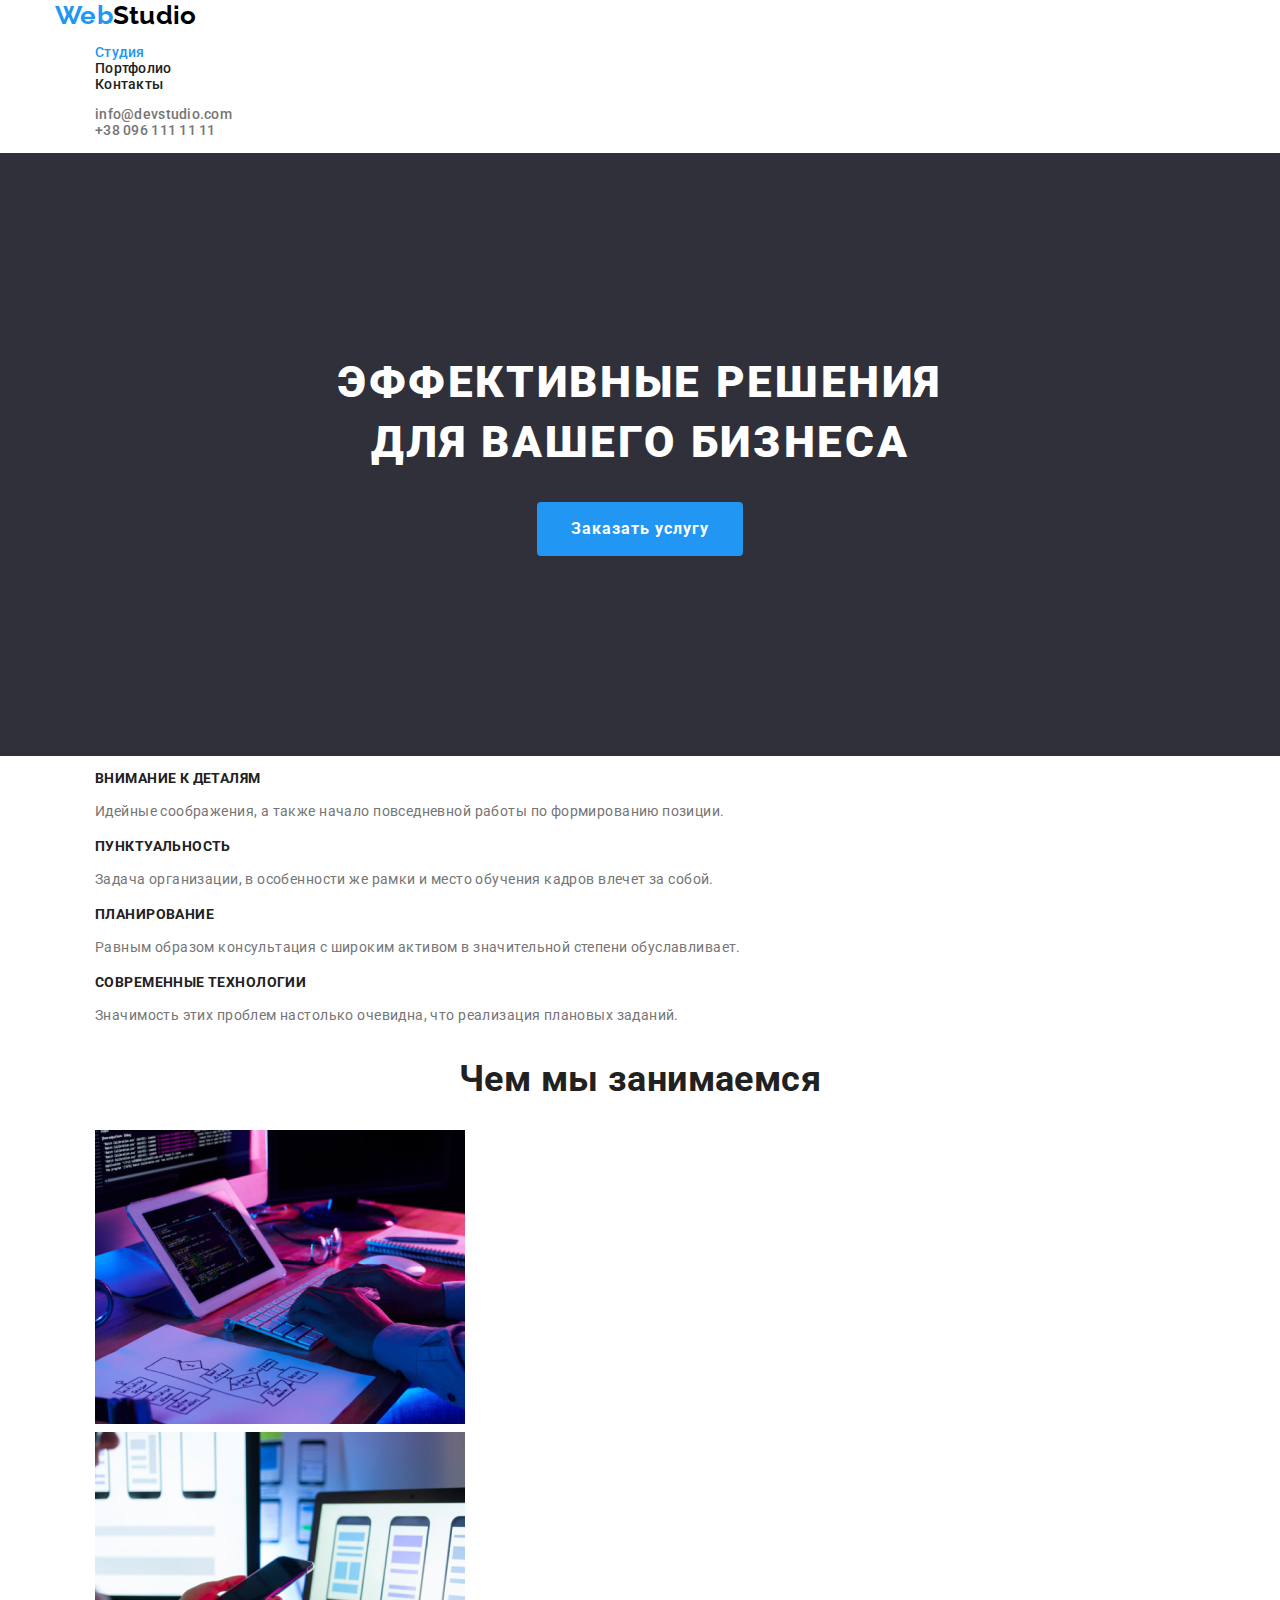
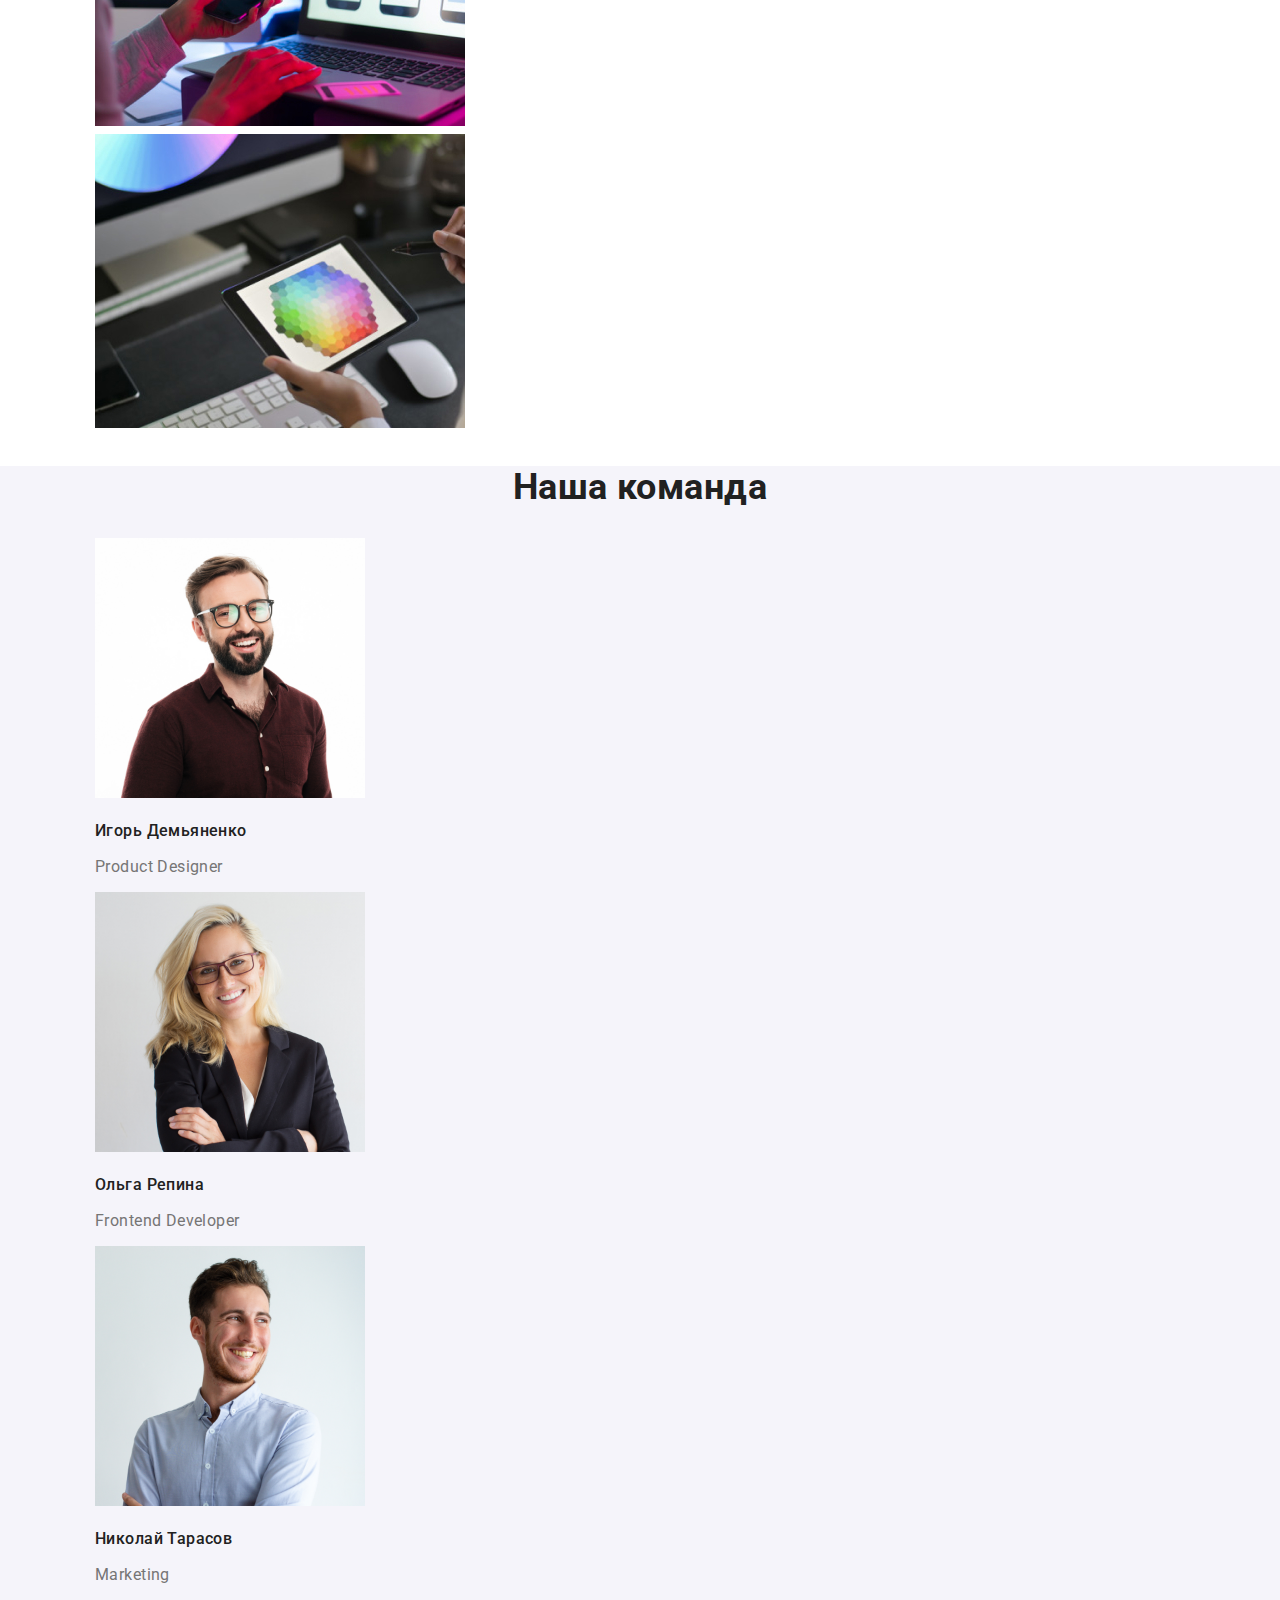
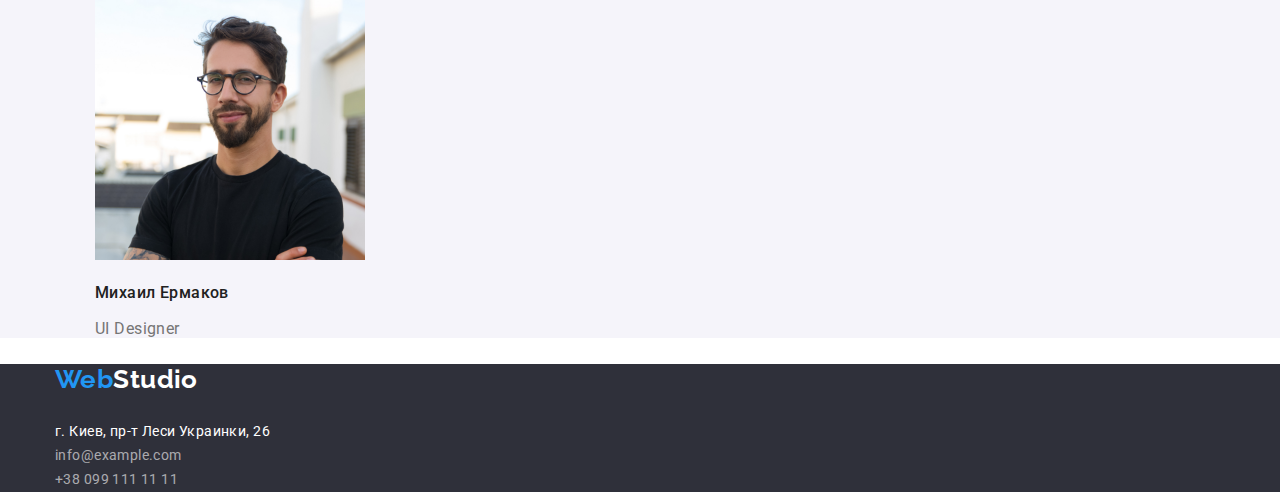
==== index.html @ beac3371 "Добавление стилей для геометрии" ====
<!DOCTYPE html>
<html lang="ru">
  <head>
    <meta charset="UTF-8" />
    <meta name="viewport" content="width=device-width, initial-scale=1.0" />
    <title>WebStudio</title>
    <link
      href="https://fonts.googleapis.com/css2?family=Raleway:wght@700&family=Roboto:wght@400;500;700;900&display=swap"
      rel="stylesheet"
    />
    <link
      rel="stylesheet"
      href="https://cdnjs.cloudflare.com/ajax/libs/modern-normalize/1.0.0/modern-normalize.min.css"
    />
    <link rel="stylesheet" href="./css/styles.css" />
  </head>
  <body>
    <!-- Верхняя линия сайта -->
    <header class="hat-page" id="home-page">
      <div class="container">
        <nav class="nav">
          <!-- Логотип компании -->
          <a class="logo link" href="#home-page">
            <span class="accent">Web</span>Studio
          </a>

          <ul class="site-nav list">
            <li><a class="link link-active" href="#home-page">Студия</a></li>
            <li><a class="link" href="./portfolio.html">Портфолио</a></li>
            <li><a class="link" href="#">Контакты</a></li>
          </ul>
        </nav>

        <ul class="communications list">
          <!-- Ссылка на адрес электронной почты -->
          <li>
            <a class="link" href="mailto:info@devstudio.com"
              >info@devstudio.com</a
            >
          </li>
          <!-- Ссылка на телефоный номер -->
          <li>
            <a class="link" href="tel:+38-096-111-11-11">+38 096 111 11 11</a>
          </li>
        </ul>
      </div>
    </header>

    <main>
      <!-- Шапка -->
      <section class="bonnet">
        <div class="container">
          <h1 class="bonnet-title">
            Эффективные решения для вашего бизнеса
          </h1>
          <!-- <a href="#">Заказать услугу</a> -->
          <button class="button" type="button">Заказать услугу</button>
        </div>
      </section>

      <!-- Особенности -->
      <section class="section">
        <div class="container">
          <h2 class="section-title none-display">Особенности</h2>

          <ul class="feature-list list">
            <li>
              <h3 class="title">Внимание к деталям</h3>
              <p>
                Идейные соображения, а также начало повседневной работы по
                формированию позиции.
              </p>
            </li>
            <li>
              <h3 class="title">Пунктуальность</h3>
              <p>
                Задача организации, в особенности же рамки и место обучения
                кадров влечет за собой.
              </p>
            </li>
            <li>
              <h3 class="title">Планирование</h3>
              <p>
                Равным образом консультация с широким активом в значительной
                степени обуславливает.
              </p>
            </li>
            <li>
              <h3 class="title">Современные технологии</h3>
              <p>
                Значимость этих проблем настолько очевидна, что реализация
                плановых заданий.
              </p>
            </li>
          </ul>
        </div>
      </section>

      <!-- Чем мы занимаемся -->
      <section class="section">
        <div class="container">
          <h2 class="section-title">Чем мы занимаемся</h2>

          <ul class="list">
            <li>
              <img
                src="./images/box-1.jpg"
                alt="Написание кода программы"
                width="370"
              />
            </li>
            <li>
              <img
                src="./images/box-2.jpg"
                alt="Создание структуры программы"
                width="370"
              />
            </li>
            <li>
              <img
                src="./images/box-3.jpg"
                alt="Разработка дизайна проэкта"
                width="370"
              />
            </li>
          </ul>
        </div>
      </section>

      <!-- Наша команда -->
      <section class="section team">
        <div class="container">
          <h2 class="section-title">Наша команда</h2>

          <ul class="team-list list">
            <li>
              <img
                src="./images/product-desinger.jpg"
                alt="Дизайнер продукта"
                width="270"
              />
              <h3 class="title">Игорь Демьяненко</h3>
              <p class="career">Product Designer</p>
            </li>
            <li>
              <img
                src="./images/frontend-developer.jpg"
                alt="Фронтенд разработчик"
                width="270"
              />
              <h3 class="title">Ольга Репина</h3>
              <p class="career">Frontend Developer</p>
            </li>
            <li>
              <img src="./images/marketing.jpg" alt="Маркетолог" width="270" />
              <h3 class="title">Николай Тарасов</h3>
              <p class="career">Marketing</p>
            </li>
            <li>
              <img
                src="./images/ui-desinger.jpg"
                alt="Дизайнер пользовательского интерфейса"
                width="270"
              />
              <h3 class="title">Михаил Ермаков</h3>
              <p class="career">UI Designer</p>
            </li>
          </ul>
        </div>
      </section>
    </main>

    <!-- Футер -->
    <footer class="footer">
      <div class="container">
        <a class="logo link" href="#home-page">
          <p class="title"><span class="accent">Web</span>Studio</p>
        </a>
        <!-- Адрес -->
        <address class="address">
          г. Киев, пр-т Леси Украинки, 26 <br />
          <a class="link" href="mailto:info@example.com">info@example.com</a>
          <br />
          <a class="link" href="tel:+38-099-111-11-11">+38 099 111 11 11</a>
        </address>
      </div>
    </footer>
  </body>
</html>
---- css/styles.css ----
/* цвет основного текста #757575 */
/* вторичный цвет текста #212121 */
/* дополнительный цвет текста rgba(255, 255, 255, 0.6) */
/* цвет логотипа #000000 */
/* цвет акцента #2196F3 */
/* первичный цвет фона #ffffff */
/* вторичный цвет фона #F5F4FA */
/* темный цвет #2f303a */

:root {
  --primary-text-color: #757575;
  --secondary-text-color: #212121;
  --accent-color: #2196f3;
  --primary-color: #ffffff;
  --secondary-color: #f5f4fa;
  --dark-color: #2f303a;
}

body {
  background-color: var(--primary-color);
  color: var(--primary-text-color);

  font-family: Roboto, sans-serif;
  font-style: normal;
  font-weight: 400;
  font-size: 14px;
  line-height: 1.71;
  letter-spacing: 0.03em;
}

.list {
  list-style: none;
}

.link {
  text-decoration: none;
}

/* Button */

.button {
  font-family: inherit;
}

/* Container */

.container {
  width: 1200px;
  margin-left: auto;
  margin-right: auto;
  padding-left: 15px;
  padding-right: 15px;
}

/* Logo */

.logo {
  color: #000000;

  font-family: Raleway, sans-serif;
  font-weight: 700;
  font-size: 26px;
  line-height: 1.19;
}

.logo .accent {
  color: var(--accent-color);
}

/* Site nav */

.hat-page {
  font-weight: 500;
  line-height: 1.14;
  letter-spacing: 0.02em;
}

.nav {
  /* background-color: plum;
  outline: 1px solid blue; */
}

.site-nav .link {
  color: var(--secondary-text-color);
}

.site-nav .link:hover,
.site-nav .link:focus {
  color: var(--accent-color);
}

.site-nav .link-active {
  color: var(--accent-color);
}

.communications .link {
  color: var(--primary-text-color);
}

.communications .link:hover,
.communications .link:focus {
  color: var(--accent-color);
}

/* - .none-display  временно, позже переделать!  - */

.none-display {
  display: none;
}

/* ----- Стили главной страницы index.html ----- */

/* Bonnet */

.bonnet {
  background-color: var(--dark-color);
  text-align: center;
}

.bonnet .container {
  padding-top: 200px;
  padding-bottom: 200px;
}

.bonnet-title {
  max-width: 696px;
  margin-top: 0;
  margin-left: auto;
  margin-right: auto;
  margin-bottom: 30px;
  color: var(--primary-color);

  font-weight: 900;
  font-size: 44px;
  line-height: 1.36;
  text-align: center;
  letter-spacing: 0.06em;
  text-transform: uppercase;
}

.bonnet .button {
  padding: 10px 32px;
  border-color: transparent;
  border-radius: 4px;

  background-color: var(--accent-color);

  color: var(--primary-color);

  font-weight: 700;
  font-size: 16px;
  line-height: 1.87;
  letter-spacing: 0.06em;
}

.bonnet .button:hover,
.bonnet .button:focus {
  background-color: var(--primary-color);
  box-shadow: 0px 4px 4px rgba(0, 0, 0, 0.15);

  color: var(--secondary-text-color);
}

/* Section */

.section-title {
  color: var(--secondary-text-color);

  font-weight: 700;
  font-size: 36px;
  line-height: 1.17;
  text-align: center;
}

/* Features */

.feature-list .title {
  color: var(--secondary-text-color);

  font-weight: 700;
  font-size: 14px;
  line-height: 16px;
  text-transform: uppercase;
}

/* Team */

.team {
  background-color: var(--secondary-color);
}

.team-list .title {
  color: var(--secondary-text-color);

  font-weight: 500;
  font-size: 16px;
  line-height: 1.19;
}

.team-list .career {
  font-size: 16px;
  line-height: 1.19;
}

/* Footer */

.footer {
  background-color: var(--dark-color);

  color: #ffffff;
}
.footer .title {
  color: #ffffff;
}

.address {
  font-style: normal;
}

.address .link {
  color: rgba(255, 255, 255, 0.6);
}

.address .link:hover,
.address .link:focus {
  color: var(--accent-color);
}

/* ----- Стили  страницы portfolio.html ----- */

/* Catalog */

.catalog .title {
  color: var(--secondary-text-color);

  font-weight: 700;
  font-size: 18px;
  line-height: 2;
  letter-spacing: 0.06em;
}

.catalog .project {
  color: var(--primary-text-color);

  font-size: 16px;
  line-height: 1.87;
}

.filter .button {
  background-color: var(--secondary-color);

  color: var(--secondary-text-color);

  font-weight: 500;
  font-size: 16px;
  line-height: 1.62;
}

.filter .button:hover,
.filter .button:focus,
.filter .button:active {
  background-color: var(--accent-color);

  color: var(--primary-color);
}
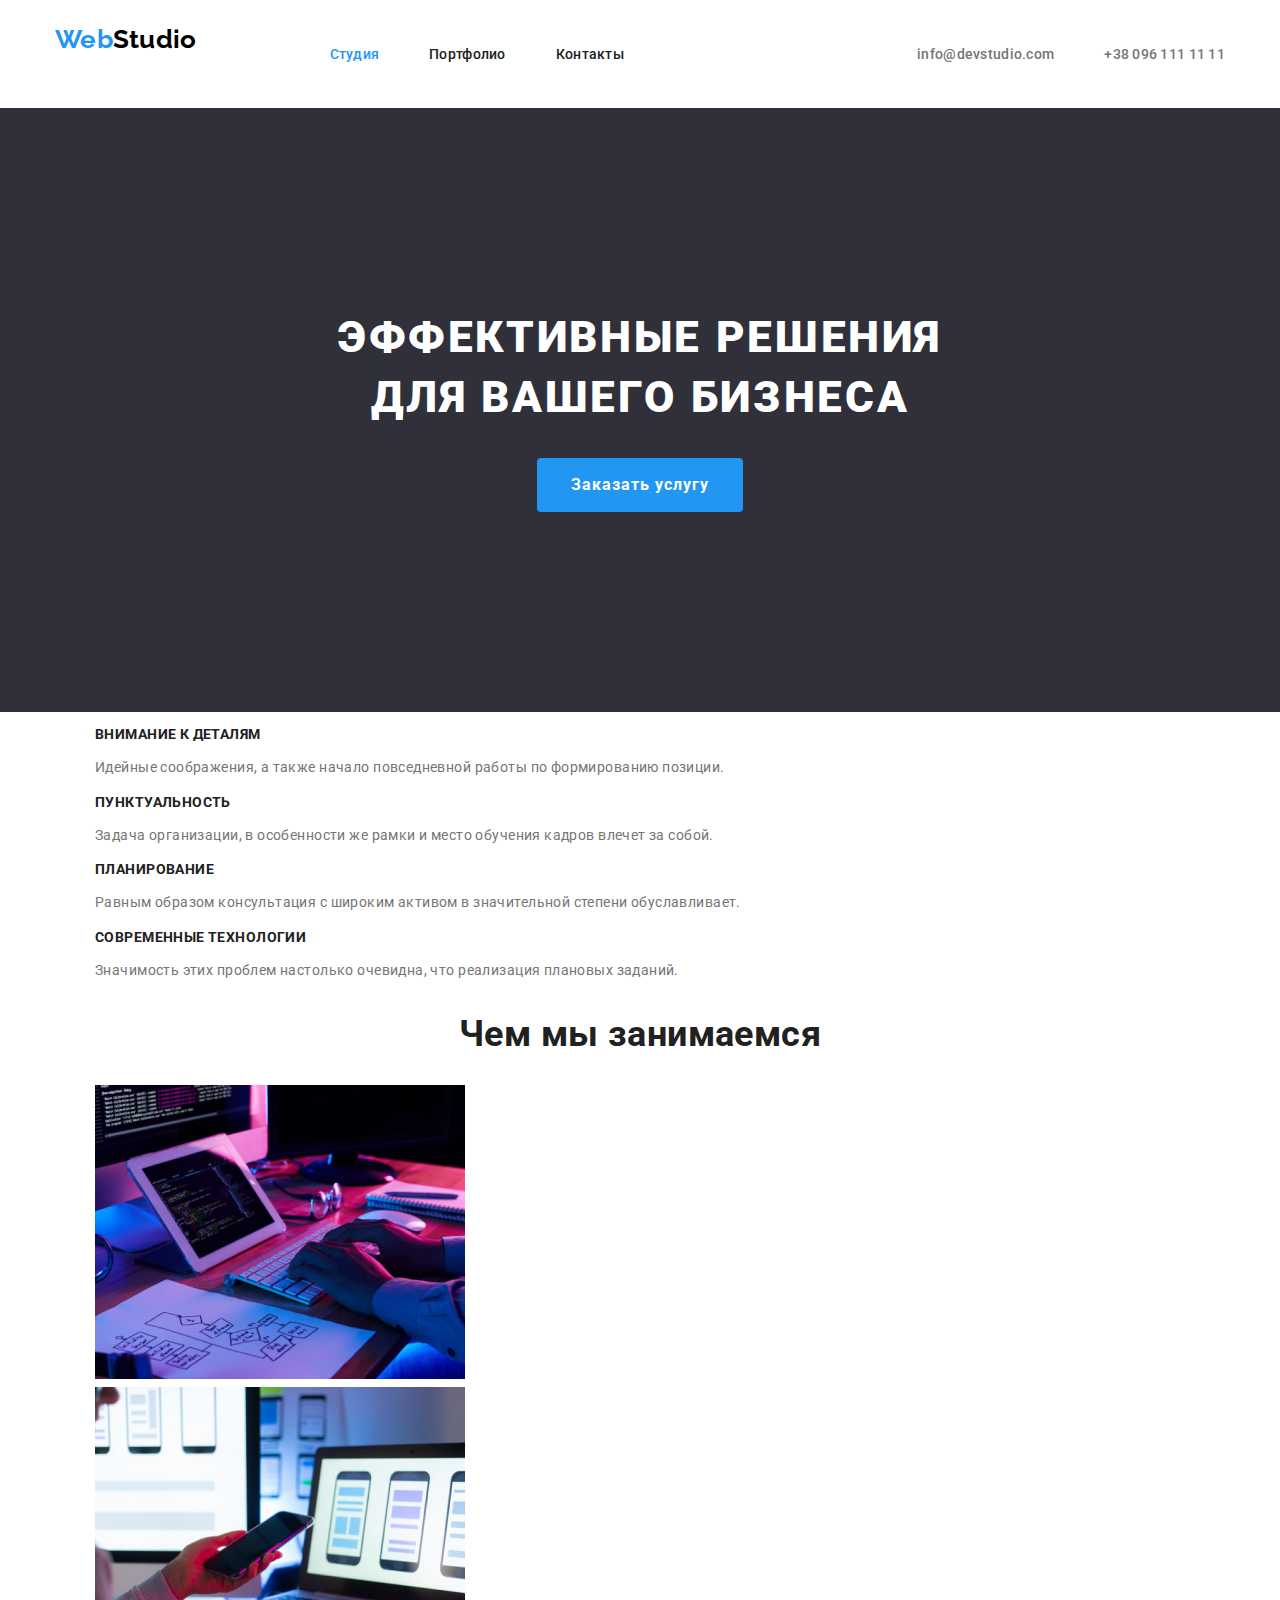
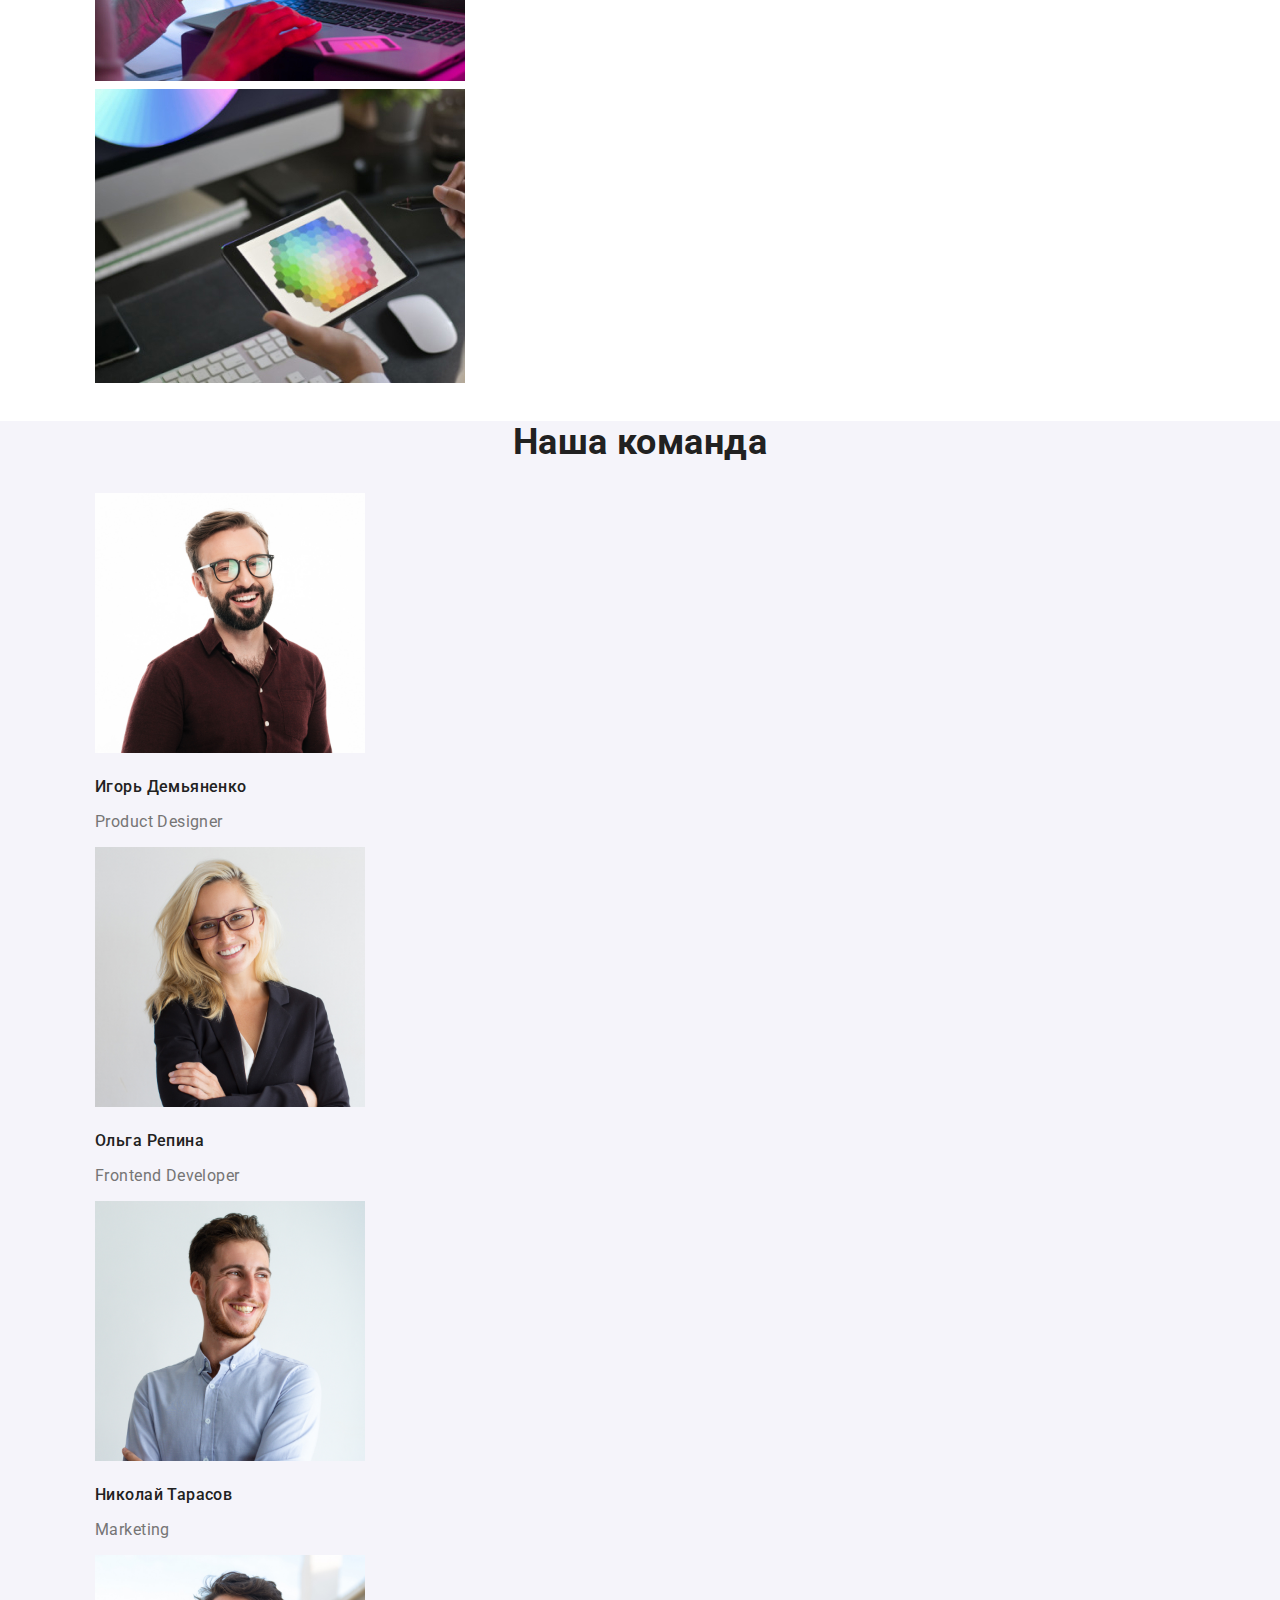
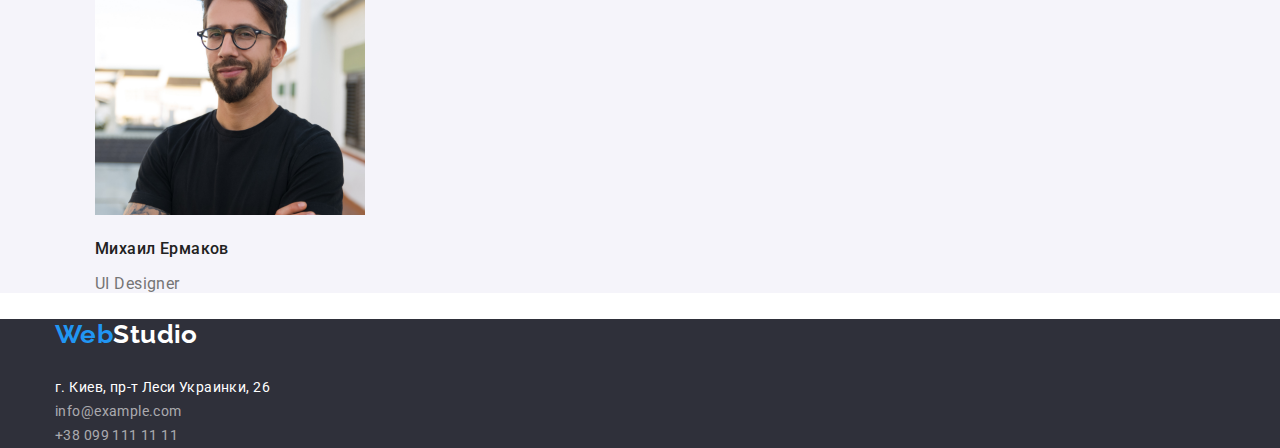
==== commit 9149acbd: "Добление стилей, Flex" ====
--- a/index.html
+++ b/index.html
@@ -25,21 +25,25 @@
           </a>
 
           <ul class="site-nav list">
-            <li><a class="link link-active" href="#home-page">Студия</a></li>
-            <li><a class="link" href="./portfolio.html">Портфолио</a></li>
-            <li><a class="link" href="#">Контакты</a></li>
+            <li class="item">
+              <a class="link link-active" href="#home-page">Студия</a>
+            </li>
+            <li class="item">
+              <a class="link" href="./portfolio.html">Портфолио</a>
+            </li>
+            <li class="item"><a class="link" href="#">Контакты</a></li>
           </ul>
         </nav>
 
         <ul class="communications list">
           <!-- Ссылка на адрес электронной почты -->
-          <li>
+          <li class="item">
             <a class="link" href="mailto:info@devstudio.com"
               >info@devstudio.com</a
             >
           </li>
           <!-- Ссылка на телефоный номер -->
-          <li>
+          <li class="item">
             <a class="link" href="tel:+38-096-111-11-11">+38 096 111 11 11</a>
           </li>
         </ul>
--- a/css/styles.css
+++ b/css/styles.css
@@ -7,6 +7,9 @@
 /* вторичный цвет фона #F5F4FA */
 /* темный цвет #2f303a */
 
+/* background-color: plum;
+  outline: 1px solid blue; */
+
 :root {
   --primary-text-color: #757575;
   --secondary-text-color: #212121;
@@ -55,6 +58,10 @@
 /* Logo */
 
 .logo {
+  padding-top: 24px;
+  padding-bottom: 25px;
+  /* margin-right: 93px; */
+
   color: #000000;
 
   font-family: Raleway, sans-serif;
@@ -67,20 +74,39 @@
   color: var(--accent-color);
 }
 
+.logo .link {
+  display: block;
+}
+
 /* Site nav */
 
 .hat-page {
   font-weight: 500;
-  line-height: 1.14;
+  line-height: calc(16 / 14);
   letter-spacing: 0.02em;
 }
 
+.hat-page .container {
+  display: flex;
+}
+
 .nav {
-  /* background-color: plum;
-  outline: 1px solid blue; */
+  display: flex;
+}
+.site-nav {
+  display: flex;
+  margin-left: 93px;
+}
+
+.site-nav .item:not(:last-child) {
+  margin-right: 50px;
 }
 
 .site-nav .link {
+  display: block;
+  padding-top: 32px;
+  padding-bottom: 32px;
+
   color: var(--secondary-text-color);
 }
 
@@ -93,7 +119,20 @@
   color: var(--accent-color);
 }
 
+.communications {
+  display: flex;
+  margin-left: auto;
+}
+
+.communications .item + .item {
+  margin-left: 50px;
+}
+
 .communications .link {
+  display: block;
+  padding-top: 32px;
+  padding-bottom: 32px;
+
   color: var(--primary-text-color);
 }
 
@@ -128,18 +167,22 @@
   margin-left: auto;
   margin-right: auto;
   margin-bottom: 30px;
+
   color: var(--primary-color);
 
   font-weight: 900;
   font-size: 44px;
   line-height: 1.36;
-  text-align: center;
   letter-spacing: 0.06em;
   text-transform: uppercase;
 }
 
 .bonnet .button {
-  padding: 10px 32px;
+  padding-top: 10px;
+  padding-left: 32px;
+  padding-right: 32px;
+  padding-bottom: 10px;
+
   border-color: transparent;
   border-radius: 4px;
 
@@ -179,7 +222,7 @@
 
   font-weight: 700;
   font-size: 14px;
-  line-height: 16px;
+  line-height: calc(16 / 14);
   text-transform: uppercase;
 }
 
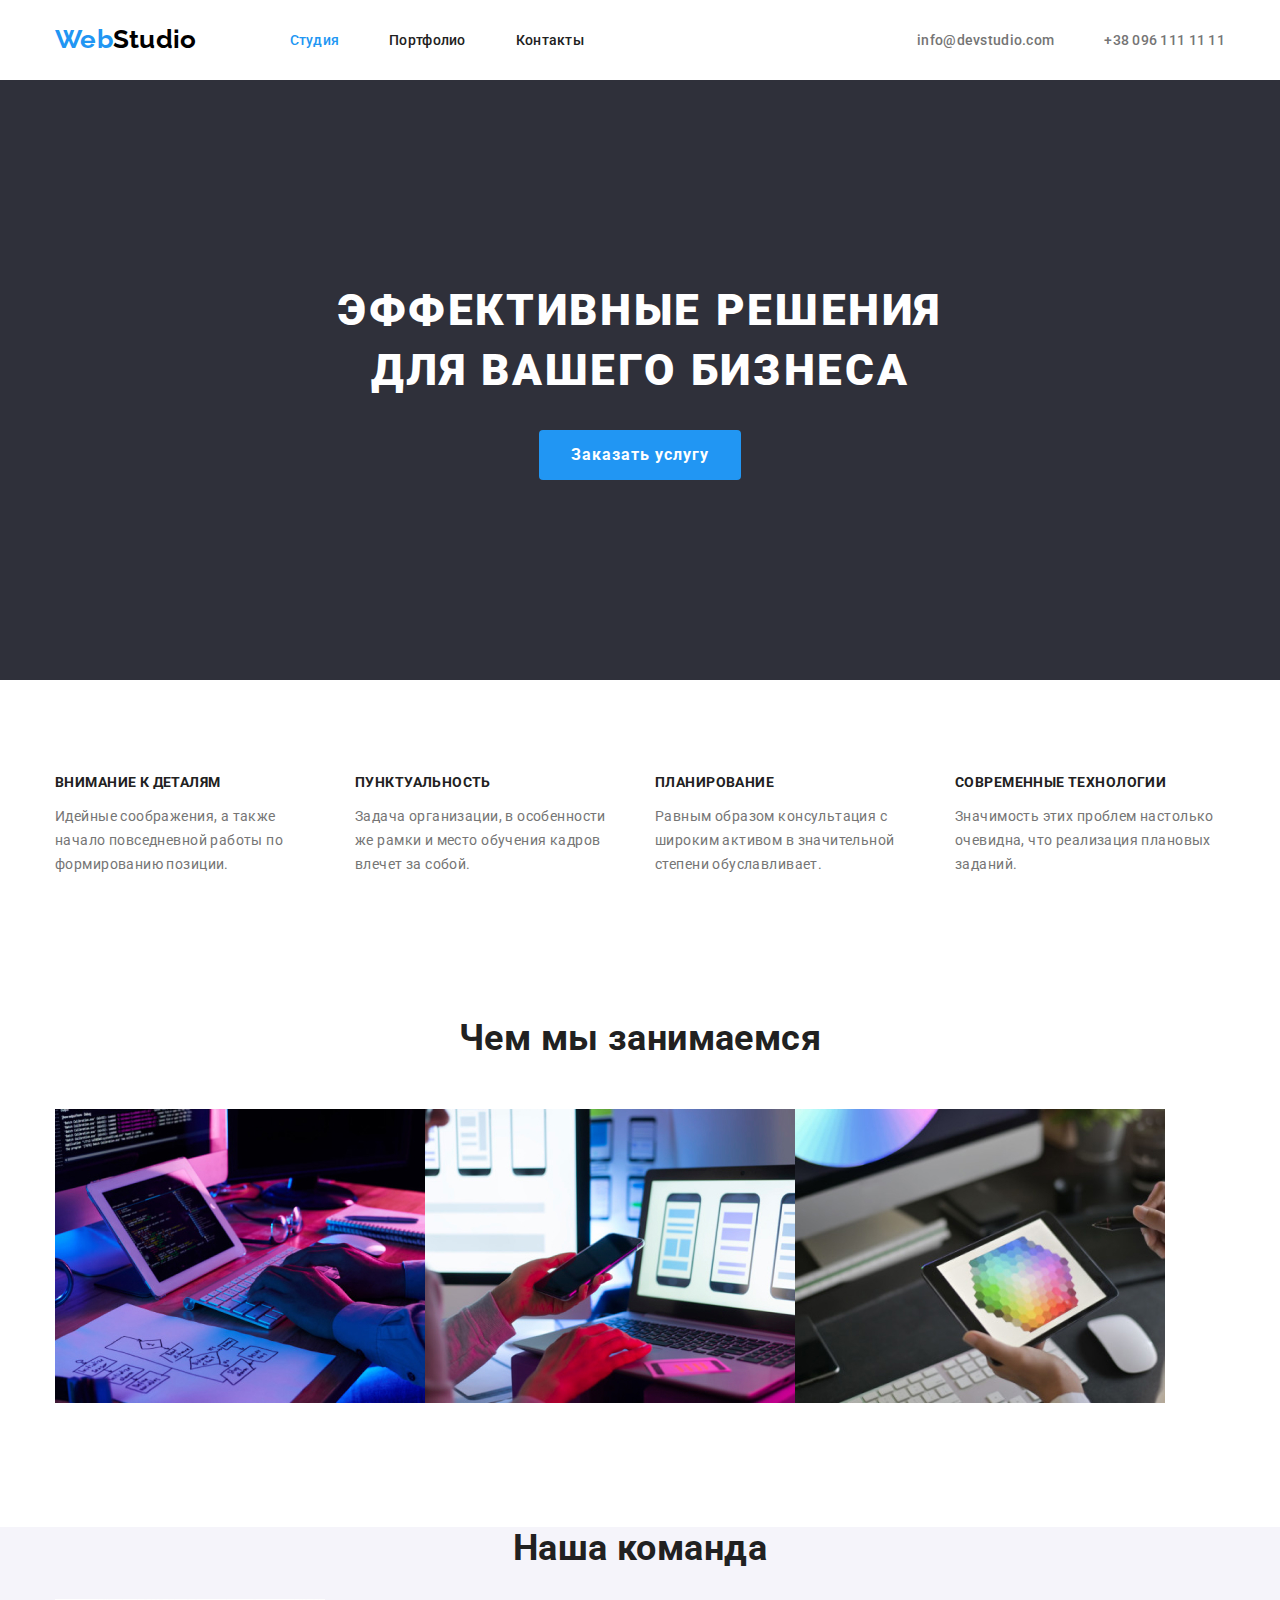
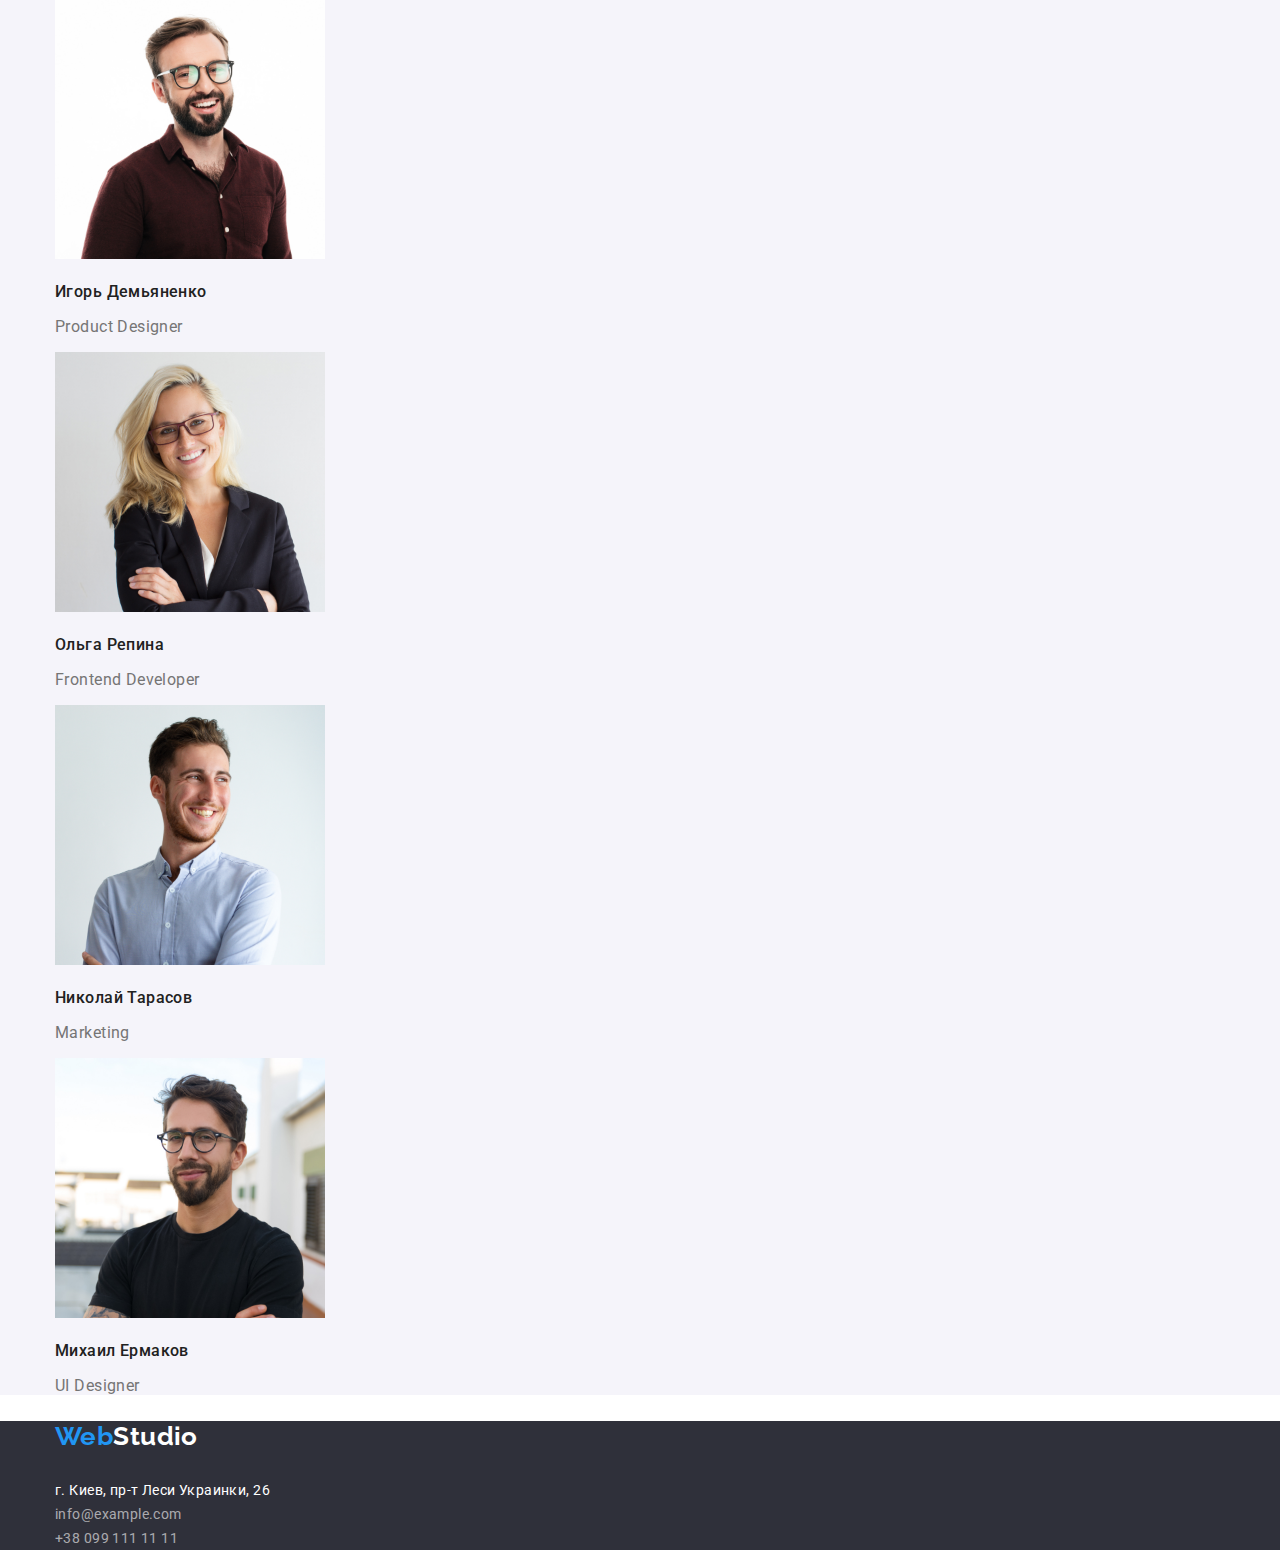
==== commit d0211523: "Добление стилей геометрии, Flex" ====
--- a/index.html
+++ b/index.html
@@ -52,11 +52,9 @@
 
     <main>
       <!-- Шапка -->
-      <section class="bonnet">
+      <section class="banner">
         <div class="container">
-          <h1 class="bonnet-title">
-            Эффективные решения для вашего бизнеса
-          </h1>
+          <h1 class="banner-title">Эффективные решения для вашего бизнеса</h1>
           <!-- <a href="#">Заказать услугу</a> -->
           <button class="button" type="button">Заказать услугу</button>
         </div>
@@ -64,32 +62,32 @@
 
       <!-- Особенности -->
       <section class="section">
-        <div class="container">
+        <div class="container feature">
           <h2 class="section-title none-display">Особенности</h2>
 
           <ul class="feature-list list">
-            <li>
+            <li class="item">
               <h3 class="title">Внимание к деталям</h3>
               <p>
                 Идейные соображения, а также начало повседневной работы по
                 формированию позиции.
               </p>
             </li>
-            <li>
+            <li class="item">
               <h3 class="title">Пунктуальность</h3>
               <p>
                 Задача организации, в особенности же рамки и место обучения
                 кадров влечет за собой.
               </p>
             </li>
-            <li>
+            <li class="item">
               <h3 class="title">Планирование</h3>
               <p>
                 Равным образом консультация с широким активом в значительной
                 степени обуславливает.
               </p>
             </li>
-            <li>
+            <li class="item">
               <h3 class="title">Современные технологии</h3>
               <p>
                 Значимость этих проблем настолько очевидна, что реализация
@@ -102,25 +100,25 @@
 
       <!-- Чем мы занимаемся -->
       <section class="section">
-        <div class="container">
+        <div class="container practice">
           <h2 class="section-title">Чем мы занимаемся</h2>
-
-          <ul class="list">
-            <li>
+          <!-- <div class="practice-list"> -->
+          <ul class="practice-list list">
+            <li class="item">
               <img
                 src="./images/box-1.jpg"
                 alt="Написание кода программы"
                 width="370"
               />
             </li>
-            <li>
+            <li class="item">
               <img
                 src="./images/box-2.jpg"
                 alt="Создание структуры программы"
                 width="370"
               />
             </li>
-            <li>
+            <li class="item">
               <img
                 src="./images/box-3.jpg"
                 alt="Разработка дизайна проэкта"
@@ -128,6 +126,7 @@
               />
             </li>
           </ul>
+          <!-- </div> -->
         </div>
       </section>
 
--- a/css/styles.css
+++ b/css/styles.css
@@ -27,11 +27,14 @@
   font-style: normal;
   font-weight: 400;
   font-size: 14px;
-  line-height: 1.71;
+  /* line-height: 1.71; */
+  line-height: calc(24 / 14);
   letter-spacing: 0.03em;
 }
 
 .list {
+  padding: 0;
+  margin: 0;
   list-style: none;
 }
 
@@ -151,17 +154,17 @@
 
 /* Bonnet */
 
-.bonnet {
+.banner {
   background-color: var(--dark-color);
   text-align: center;
 }
 
-.bonnet .container {
+.banner .container {
   padding-top: 200px;
   padding-bottom: 200px;
 }
 
-.bonnet-title {
+.banner-title {
   max-width: 696px;
   margin-top: 0;
   margin-left: auto;
@@ -172,18 +175,20 @@
 
   font-weight: 900;
   font-size: 44px;
-  line-height: 1.36;
+  /* line-height: 1.36; */
+  line-height: calc(60 / 44);
   letter-spacing: 0.06em;
   text-transform: uppercase;
 }
 
-.bonnet .button {
+.banner .button {
+  min-width: 200px;
   padding-top: 10px;
   padding-left: 32px;
   padding-right: 32px;
   padding-bottom: 10px;
 
-  border-color: transparent;
+  border: 0;
   border-radius: 4px;
 
   background-color: var(--accent-color);
@@ -192,12 +197,13 @@
 
   font-weight: 700;
   font-size: 16px;
-  line-height: 1.87;
+  /* line-height: 1.87 ;*/
+  line-height: calc(30 / 16);
   letter-spacing: 0.06em;
 }
 
-.bonnet .button:hover,
-.bonnet .button:focus {
+.banner .button:hover,
+.banner .button:focus {
   background-color: var(--primary-color);
   box-shadow: 0px 4px 4px rgba(0, 0, 0, 0.15);
 
@@ -211,19 +217,62 @@
 
   font-weight: 700;
   font-size: 36px;
-  line-height: 1.17;
+  /* line-height: 1.17; */
+  line-height: calc(42 / 36);
   text-align: center;
 }
 
 /* Features */
 
+.feature {
+  padding-top: 94px;
+}
+
+.feature-list {
+  display: flex;
+}
+
 .feature-list .title {
+  margin-top: 0;
+  margin-bottom: 10px;
+
   color: var(--secondary-text-color);
 
   font-weight: 700;
   font-size: 14px;
   line-height: calc(16 / 14);
   text-transform: uppercase;
+}
+
+.feature-list .item {
+  width: calc((100% - 30px * 3) / 4);
+  padding-bottom: 3px;
+}
+
+.feature-list .item:not(:last-child) {
+  margin-right: 30px;
+}
+
+/* Practice */
+
+.practice {
+  padding-top: 94px;
+  padding-bottom: 94px;
+}
+
+.practice-list {
+  display: flex;
+  margin-top: 50px;
+}
+.practice-list img {
+  display: block;
+}
+
+.practice-list .item {
+  width: calc((100% - 30px * 2) / 3);
+}
+
+.practice-list .item:not(:last-child) {
 }
 
 /* Team */
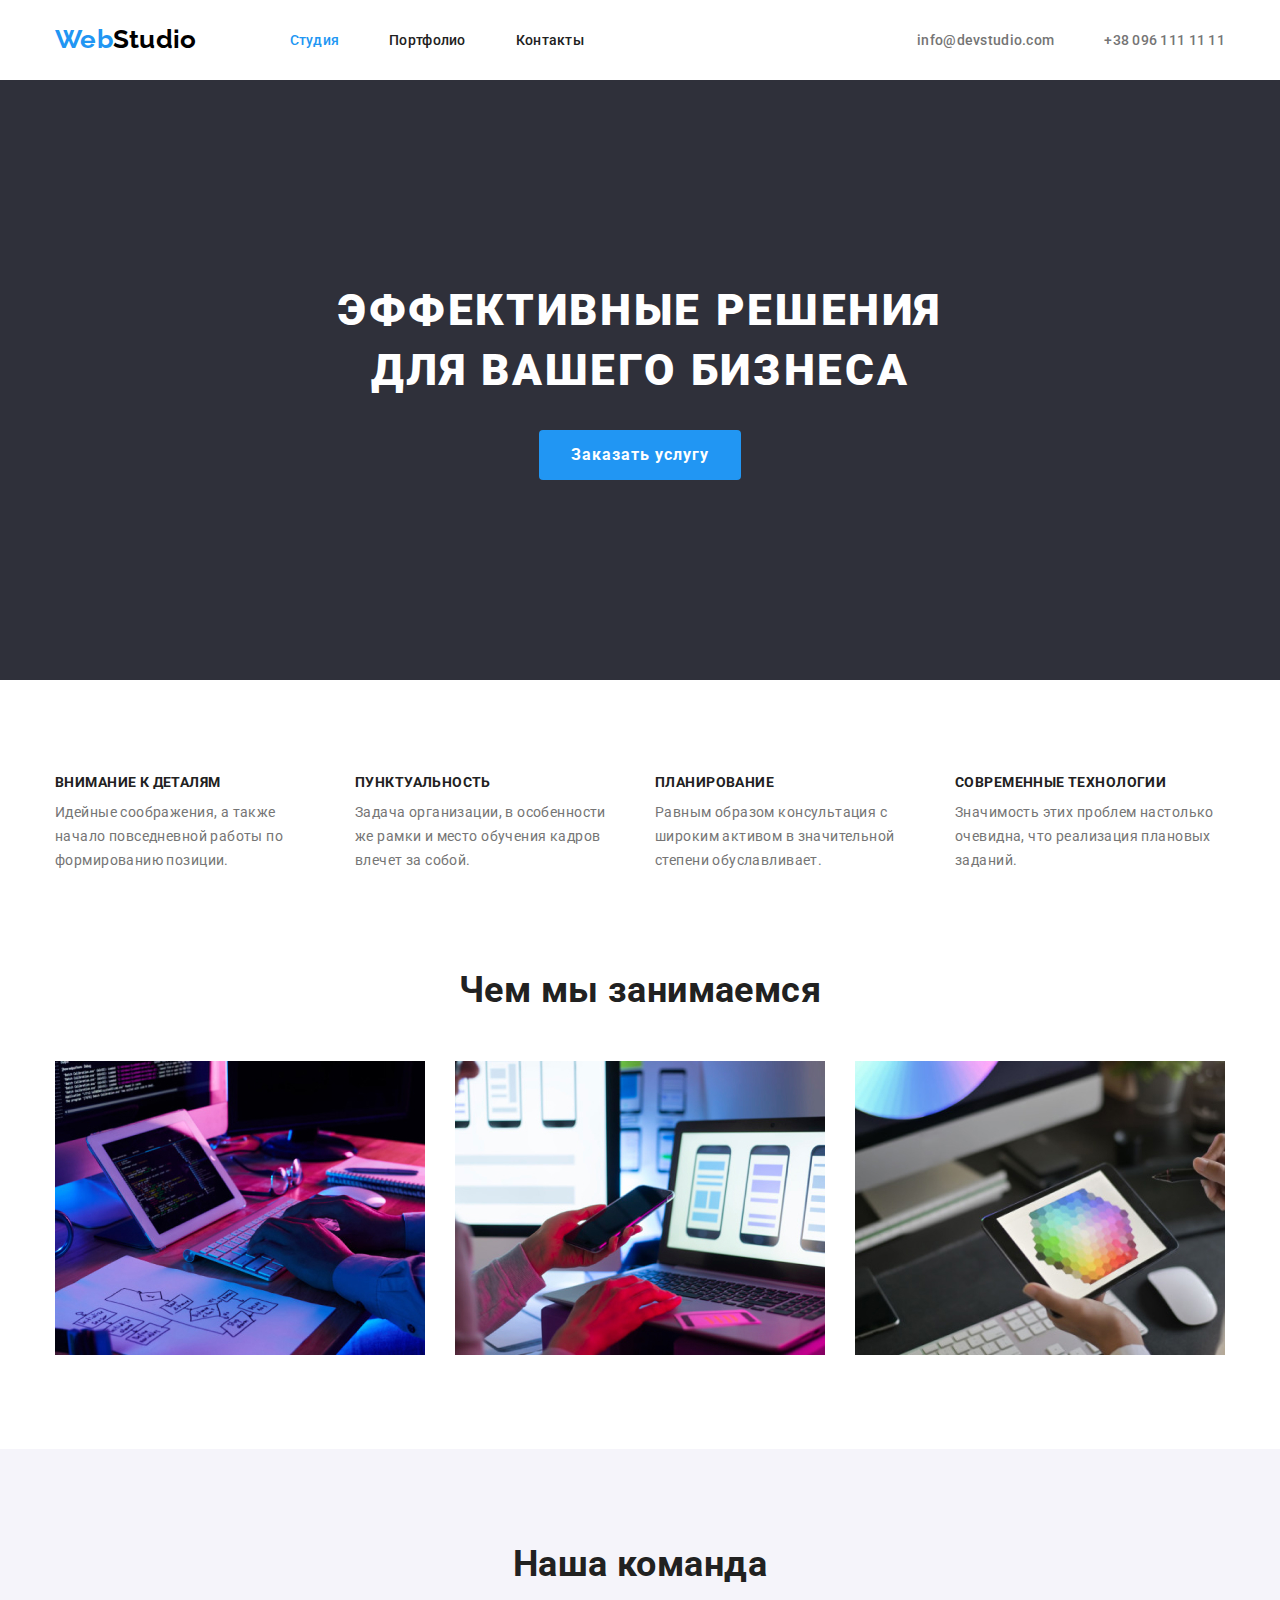
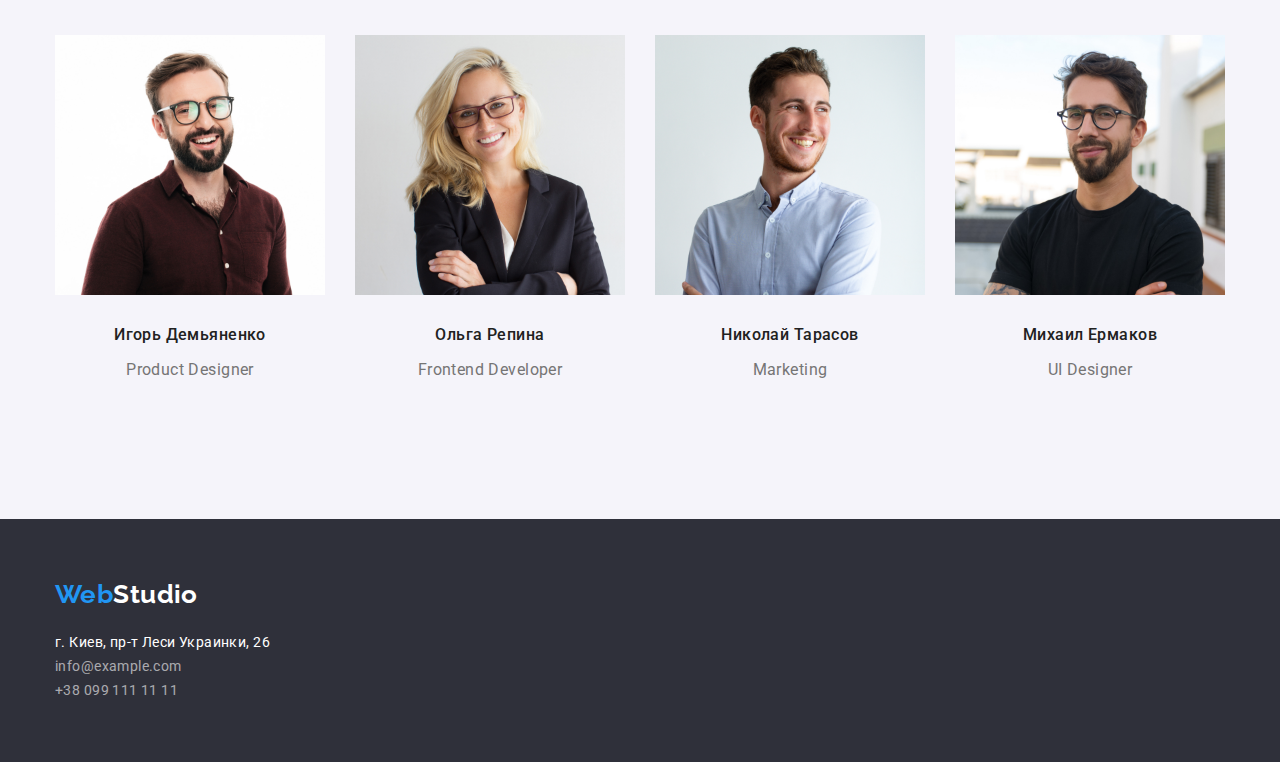
==== commit 2695225c: "Добавление стилей геометрии" ====
--- a/index.html
+++ b/index.html
@@ -63,33 +63,33 @@
       <!-- Особенности -->
       <section class="section">
         <div class="container feature">
-          <h2 class="section-title none-display">Особенности</h2>
+          <!-- <h2 class="section-title none-display">Особенности</h2> -->
 
           <ul class="feature-list list">
             <li class="item">
               <h3 class="title">Внимание к деталям</h3>
-              <p>
+              <p class="text">
                 Идейные соображения, а также начало повседневной работы по
                 формированию позиции.
               </p>
             </li>
             <li class="item">
               <h3 class="title">Пунктуальность</h3>
-              <p>
+              <p class="text">
                 Задача организации, в особенности же рамки и место обучения
                 кадров влечет за собой.
               </p>
             </li>
             <li class="item">
               <h3 class="title">Планирование</h3>
-              <p>
+              <p class="text">
                 Равным образом консультация с широким активом в значительной
                 степени обуславливает.
               </p>
             </li>
             <li class="item">
               <h3 class="title">Современные технологии</h3>
-              <p>
+              <p class="text">
                 Значимость этих проблем настолько очевидна, что реализация
                 плановых заданий.
               </p>
@@ -132,41 +132,49 @@
 
       <!-- Наша команда -->
       <section class="section team">
-        <div class="container">
+        <div class="container team-box">
           <h2 class="section-title">Наша команда</h2>
 
           <ul class="team-list list">
-            <li>
+            <li class="item">
               <img
                 src="./images/product-desinger.jpg"
                 alt="Дизайнер продукта"
                 width="270"
               />
-              <h3 class="title">Игорь Демьяненко</h3>
-              <p class="career">Product Designer</p>
-            </li>
-            <li>
+              <div class="text">
+                <h3 class="title">Игорь Демьяненко</h3>
+                <p class="career">Product Designer</p>
+              </div>
+            </li>
+            <li class="item">
               <img
                 src="./images/frontend-developer.jpg"
                 alt="Фронтенд разработчик"
                 width="270"
               />
-              <h3 class="title">Ольга Репина</h3>
-              <p class="career">Frontend Developer</p>
-            </li>
-            <li>
+              <div class="text">
+                <h3 class="title">Ольга Репина</h3>
+                <p class="career">Frontend Developer</p>
+              </div>
+            </li>
+            <li class="item">
               <img src="./images/marketing.jpg" alt="Маркетолог" width="270" />
-              <h3 class="title">Николай Тарасов</h3>
-              <p class="career">Marketing</p>
-            </li>
-            <li>
+              <div class="text">
+                <h3 class="title">Николай Тарасов</h3>
+                <p class="career">Marketing</p>
+              </div>
+            </li>
+            <li class="item">
               <img
                 src="./images/ui-desinger.jpg"
                 alt="Дизайнер пользовательского интерфейса"
                 width="270"
               />
-              <h3 class="title">Михаил Ермаков</h3>
-              <p class="career">UI Designer</p>
+              <div class="text">
+                <h3 class="title">Михаил Ермаков</h3>
+                <p class="career">UI Designer</p>
+              </div>
             </li>
           </ul>
         </div>
@@ -176,16 +184,18 @@
     <!-- Футер -->
     <footer class="footer">
       <div class="container">
-        <a class="logo link" href="#home-page">
-          <p class="title"><span class="accent">Web</span>Studio</p>
-        </a>
-        <!-- Адрес -->
-        <address class="address">
-          г. Киев, пр-т Леси Украинки, 26 <br />
-          <a class="link" href="mailto:info@example.com">info@example.com</a>
-          <br />
-          <a class="link" href="tel:+38-099-111-11-11">+38 099 111 11 11</a>
-        </address>
+        <div class="main-address">
+          <a class="logo link" href="#home-page">
+            <p class="title text"><span class="accent">Web</span>Studio</p>
+          </a>
+          <!-- Адрес -->
+          <address class="address">
+            г. Киев, пр-т Леси Украинки, 26 <br />
+            <a class="link" href="mailto:info@example.com">info@example.com</a>
+            <br />
+            <a class="link" href="tel:+38-099-111-11-11">+38 099 111 11 11</a>
+          </address>
+        </div>
       </div>
     </footer>
   </body>
--- a/css/styles.css
+++ b/css/styles.css
@@ -70,7 +70,8 @@
   font-family: Raleway, sans-serif;
   font-weight: 700;
   font-size: 26px;
-  line-height: 1.19;
+  /* line-height: 1.19; */
+  line-height: calc(31 / 26);
 }
 
 .logo .accent {
@@ -152,7 +153,7 @@
 
 /* ----- Стили главной страницы index.html ----- */
 
-/* Bonnet */
+/* Banner */
 
 .banner {
   background-color: var(--dark-color);
@@ -213,6 +214,9 @@
 /* Section */
 
 .section-title {
+  margin-top: 0;
+  margin-bottom: 0;
+
   color: var(--secondary-text-color);
 
   font-weight: 700;
@@ -244,13 +248,20 @@
   text-transform: uppercase;
 }
 
-.feature-list .item {
+.feature-list .item,
+.team-list .item {
   width: calc((100% - 30px * 3) / 4);
   padding-bottom: 3px;
 }
 
-.feature-list .item:not(:last-child) {
+.feature-list .item:not(:last-child),
+.practice-list .item:not(:last-child) {
   margin-right: 30px;
+}
+
+.feature-list .text {
+  margin-top: 0;
+  margin-bottom: 0;
 }
 
 /* Practice */
@@ -260,11 +271,13 @@
   padding-bottom: 94px;
 }
 
-.practice-list {
+.practice-list,
+.team-list {
   display: flex;
   margin-top: 50px;
 }
-.practice-list img {
+.practice-list img,
+.team-list img {
   display: block;
 }
 
@@ -272,8 +285,9 @@
   width: calc((100% - 30px * 2) / 3);
 }
 
-.practice-list .item:not(:last-child) {
-}
+/* .practice-list .item:not(:last-child) {
+  margin-right: 30px;
+} */
 
 /* Team */
 
@@ -281,7 +295,41 @@
   background-color: var(--secondary-color);
 }
 
+.team-box {
+  padding-top: 94px;
+  padding-bottom: 94px;
+}
+
+/* .team-list {
+  display: flex;
+  margin-top: 50px;
+} */
+
+.team-list .item {
+  display: block;
+  padding-bottom: 0;
+
+  width: calc((100% - 30px * 3) / 4);
+  text-align: center;
+}
+
+.team-list .item:not(:last-child) {
+  margin-right: 30px;
+}
+
+/* .team-list img {
+  display: block;
+} */
+
+.team-list .text {
+  padding-top: 30px;
+  padding-bottom: 30px;
+}
+
 .team-list .title {
+  margin-top: 0;
+  margin-bottom: 10px;
+
   color: var(--secondary-text-color);
 
   font-weight: 500;
@@ -301,8 +349,26 @@
 
   color: #ffffff;
 }
+
 .footer .title {
   color: #ffffff;
+}
+
+.footer .logo {
+  display: block;
+  padding-top: 0px;
+  padding-bottom: 20px;
+}
+
+.main-address {
+  margin-right: auto;
+  padding-top: 60px;
+  padding-bottom: 60px;
+}
+
+.main-address .text {
+  margin-top: 0;
+  margin-bottom: 0;
 }
 
 .address {
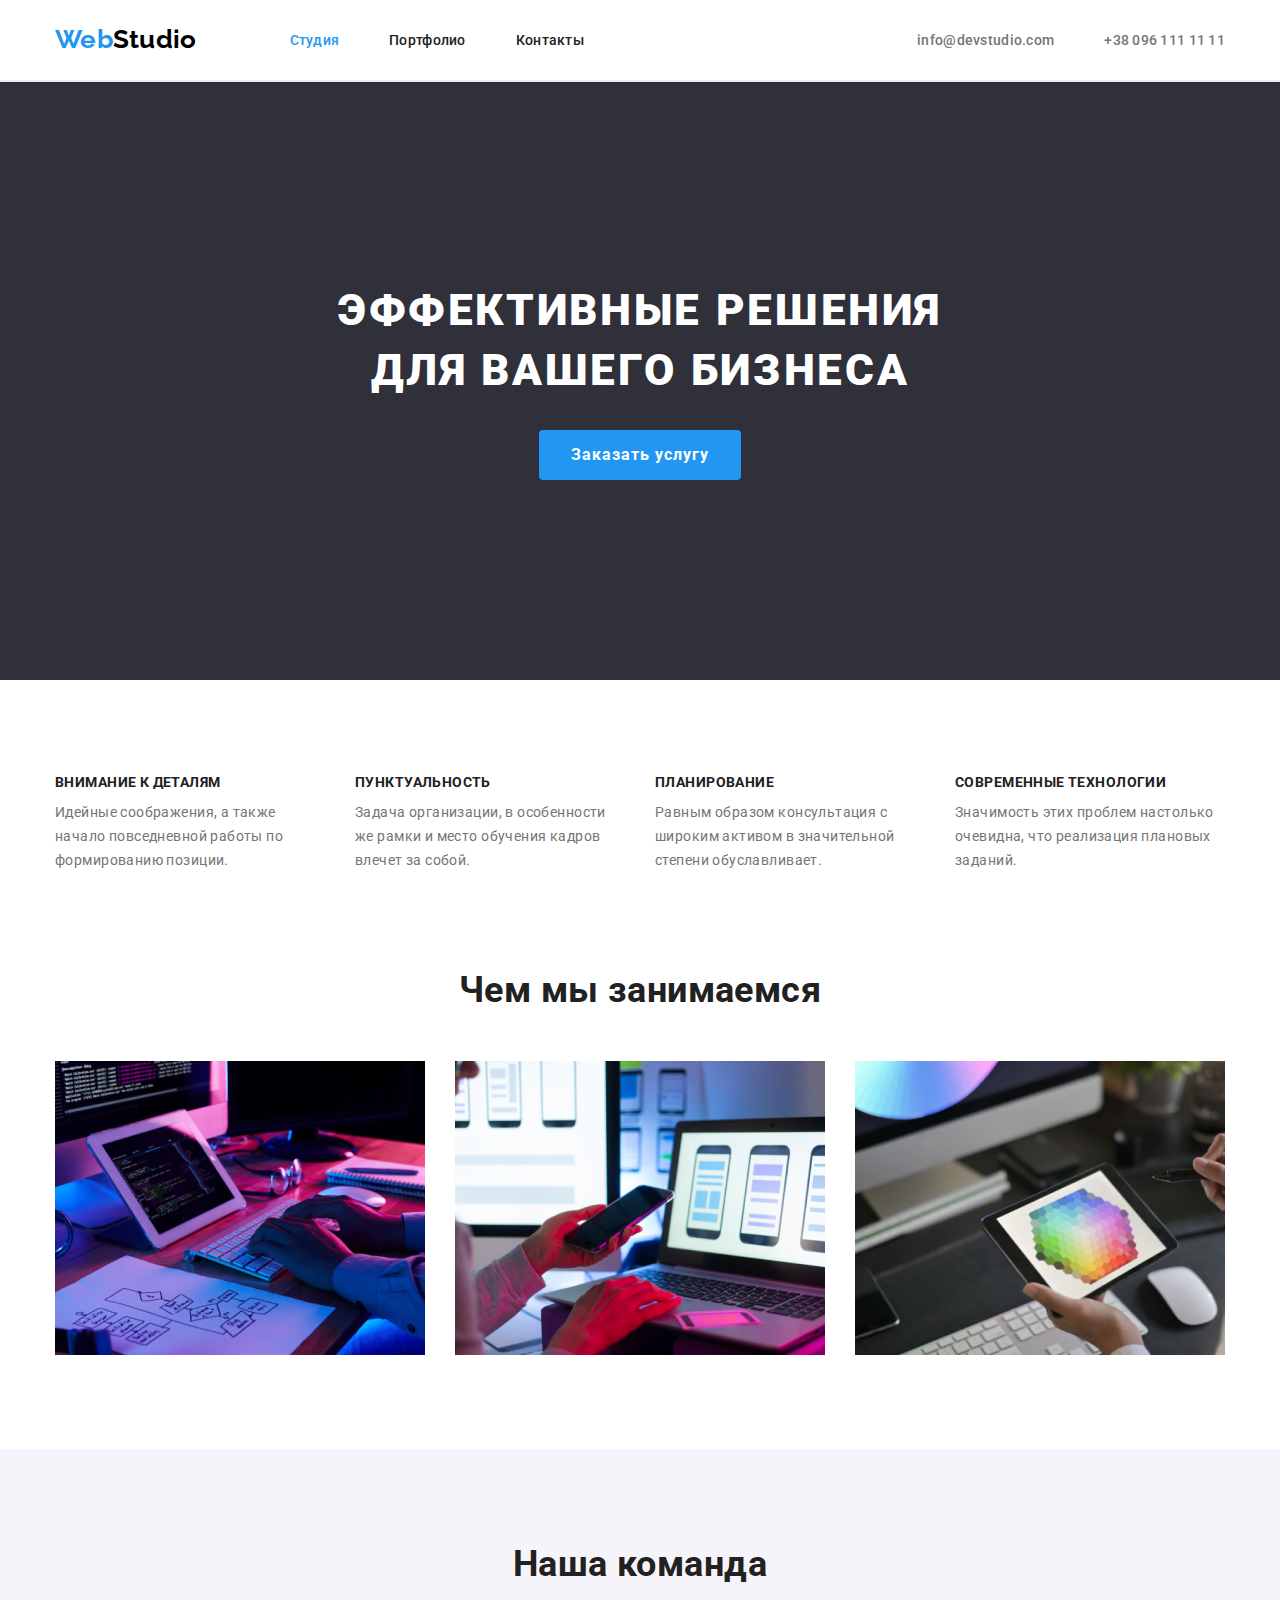
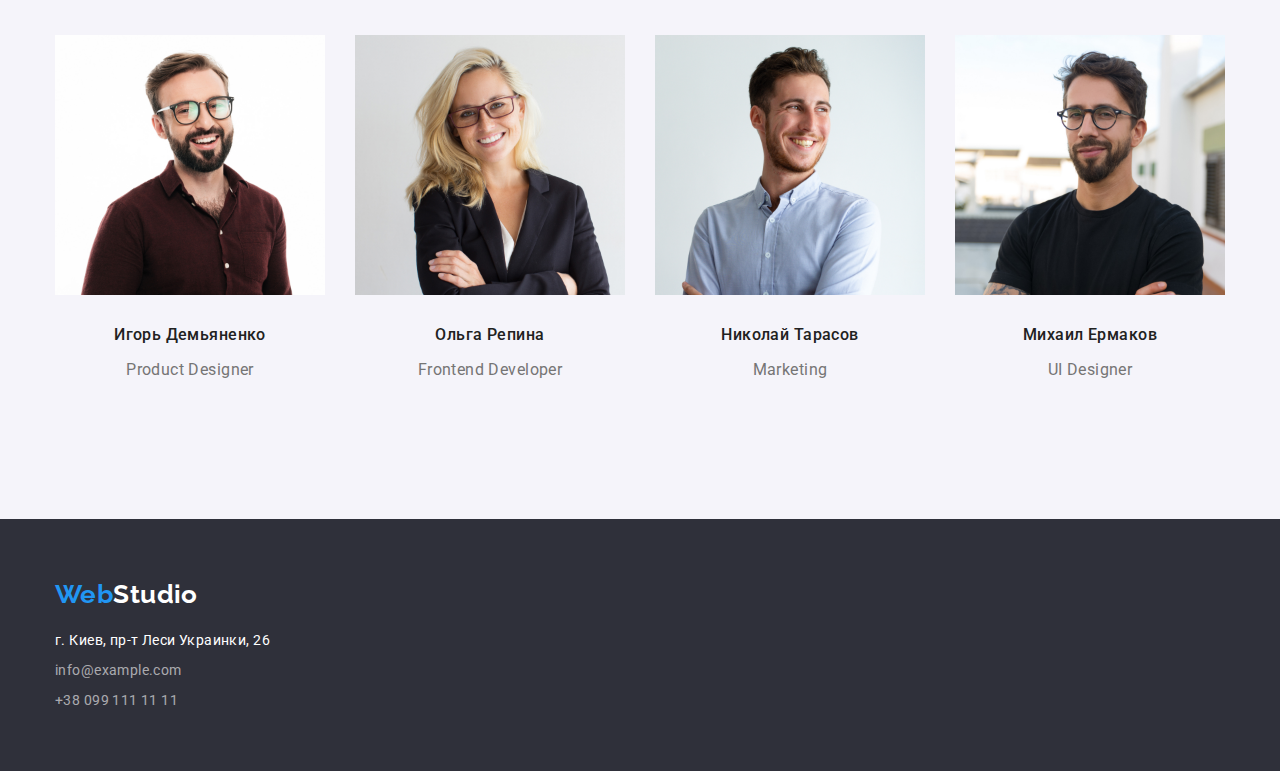
==== commit 07c07429: "Добавление классов для стилизации" ====
--- a/index.html
+++ b/index.html
@@ -48,6 +48,7 @@
           </li>
         </ul>
       </div>
+      <div class="line"></div>
     </header>
 
     <main>
@@ -188,12 +189,22 @@
           <a class="logo link" href="#home-page">
             <p class="title text"><span class="accent">Web</span>Studio</p>
           </a>
+
           <!-- Адрес -->
           <address class="address">
-            г. Киев, пр-т Леси Украинки, 26 <br />
-            <a class="link" href="mailto:info@example.com">info@example.com</a>
-            <br />
-            <a class="link" href="tel:+38-099-111-11-11">+38 099 111 11 11</a>
+            <ul class="address-list list">
+              <li class="item">г. Киев, пр-т Леси Украинки, 26</li>
+              <li class="item">
+                <a class="link" href="mailto:info@example.com"
+                  >info@example.com</a
+                >
+              </li>
+              <li class="item">
+                <a class="link" href="tel:+38-099-111-11-11"
+                  >+38 099 111 11 11</a
+                >
+              </li>
+            </ul>
           </address>
         </div>
       </div>
--- a/css/styles.css
+++ b/css/styles.css
@@ -6,8 +6,10 @@
 /* первичный цвет фона #ffffff */
 /* вторичный цвет фона #F5F4FA */
 /* темный цвет #2f303a */
-
-/* background-color: plum;
+/* цвет рамки #eeeeee */
+
+/* стили для теста
+ background-color: plum;
   outline: 1px solid blue; */
 
 :root {
@@ -17,6 +19,7 @@
   --primary-color: #ffffff;
   --secondary-color: #f5f4fa;
   --dark-color: #2f303a;
+  --border-color: #eeeeee;
 }
 
 body {
@@ -62,7 +65,7 @@
 
 .logo {
   padding-top: 24px;
-  padding-bottom: 25px;
+  padding-bottom: 24px;
   /* margin-right: 93px; */
 
   color: #000000;
@@ -80,6 +83,18 @@
 
 .logo .link {
   display: block;
+}
+
+/* Line -- ?*/
+
+.line {
+  position: absolute;
+  width: 1600px;
+  height: 0px;
+  left: 0px;
+  top: 80px;
+
+  border: 1px solid #ececec;
 }
 
 /* Site nav */
@@ -285,10 +300,6 @@
   width: calc((100% - 30px * 2) / 3);
 }
 
-/* .practice-list .item:not(:last-child) {
-  margin-right: 30px;
-} */
-
 /* Team */
 
 .team {
@@ -300,11 +311,6 @@
   padding-bottom: 94px;
 }
 
-/* .team-list {
-  display: flex;
-  margin-top: 50px;
-} */
-
 .team-list .item {
   display: block;
   padding-bottom: 0;
@@ -316,10 +322,6 @@
 .team-list .item:not(:last-child) {
   margin-right: 30px;
 }
-
-/* .team-list img {
-  display: block;
-} */
 
 .team-list .text {
   padding-top: 30px;
@@ -348,6 +350,7 @@
   background-color: var(--dark-color);
 
   color: #ffffff;
+  line-height: calc(21 / 14);
 }
 
 .footer .title {
@@ -361,9 +364,10 @@
 }
 
 .main-address {
-  margin-right: auto;
   padding-top: 60px;
   padding-bottom: 60px;
+
+  width: 370px;
 }
 
 .main-address .text {
@@ -384,11 +388,112 @@
   color: var(--accent-color);
 }
 
+.address-list .item + .item {
+  margin-top: 9px;
+}
+
 /* ----- Стили  страницы portfolio.html ----- */
 
+/* Fiter */
+
+.filter {
+  padding-top: 94px;
+  padding-bottom: 94px;
+}
+
+.filter-button {
+  display: flex;
+  justify-content: center;
+}
+
+.filter-button .item {
+  display: block;
+}
+
+.filter-button .item:not(:last-child) {
+  margin-right: 8px;
+}
+
+.filter .button {
+  padding: 6px 22px;
+  border: transparent;
+  border-radius: 4px;
+
+  background-color: var(--secondary-color);
+
+  color: var(--secondary-text-color);
+
+  font-weight: 500;
+  font-size: 16px;
+  /* line-height: 1.62; */
+  line-height: calc(26 / 16);
+  letter-spacing: 0.03em;
+}
+
+.filter .button:hover,
+.filter .button:focus,
+.filter .button:active {
+  outline-color: transparent;
+  outline-width: 0;
+
+  box-shadow: 0px 3px 1px rgba(0, 0, 0, 0.1), 0px 1px 2px rgba(0, 0, 0, 0.08),
+    0px 2px 2px rgba(0, 0, 0, 0.12);
+
+  background-color: var(--accent-color);
+
+  color: var(--primary-color);
+}
+
 /* Catalog */
 
+.catalog {
+  padding-top: 50px;
+}
+
+.catalog-list {
+  display: flex;
+  flex-wrap: wrap;
+
+  /*   также можно выровнять, но ... */
+  /* justify-content: space-between; */
+}
+
+.catalog-list img {
+  display: block;
+}
+
+.catalog-list .item {
+  display: inline-block;
+  margin-right: 30px;
+  margin-bottom: 30px;
+
+  /*  адаптивная ширина блоков */
+  width: calc((100% - 30px * 2) / 3);
+}
+
+.catalog-list .item:nth-child(3n) {
+  margin-right: 0;
+}
+
+/*  неидиально, в данном случае работает */
+.catalog-list .item:nth-last-child(-n + 3) {
+  margin-bottom: 0;
+}
+
+.catalog-text {
+  padding-top: 20px;
+  padding-left: 24px;
+  padding-right: 24px;
+  padding-bottom: 20px;
+
+  border-left: 1px solid var(--border-color);
+  border-right: 1px solid var(--border-color);
+  border-bottom: 1px solid var(--border-color);
+}
+
 .catalog .title {
+  margin-bottom: 4px;
+
   color: var(--secondary-text-color);
 
   font-weight: 700;
@@ -403,21 +508,3 @@
   font-size: 16px;
   line-height: 1.87;
 }
-
-.filter .button {
-  background-color: var(--secondary-color);
-
-  color: var(--secondary-text-color);
-
-  font-weight: 500;
-  font-size: 16px;
-  line-height: 1.62;
-}
-
-.filter .button:hover,
-.filter .button:focus,
-.filter .button:active {
-  background-color: var(--accent-color);
-
-  color: var(--primary-color);
-}
